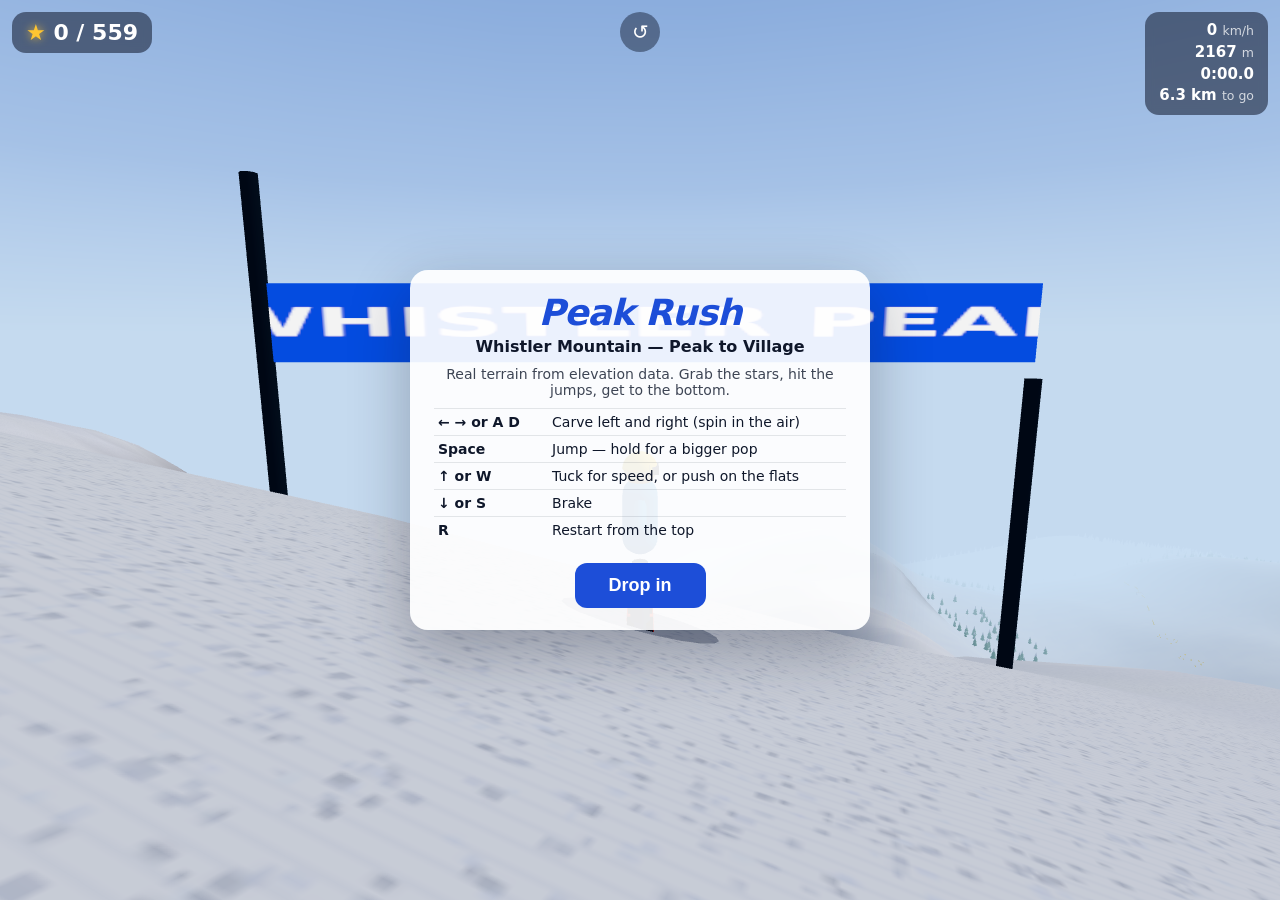
==== snowboard/index.html @ 18836bf9 "Add Peak Rush: snowboarding game on real Whistler terrain Real elevation data (Terrarium tiles) beco" ====
<!doctype html>
<html lang="en">
<head>
  <meta charset="utf-8">
  <meta name="viewport" content="width=device-width, initial-scale=1, maximum-scale=1, user-scalable=no">
  <title>Peak Rush</title>
  <meta name="description" content="A snowboarding game on real mountains. Collect stars and hit jumps from Whistler Peak to the Village.">
  <link rel="stylesheet" href="css/game.css">
</head>
<body>
  <canvas id="game"></canvas>

  <div class="hud" aria-live="off">
    <div class="pill stars"><span class="star-icon">★</span> <span id="stars">0 / 0</span></div>
    <div class="pill right">
      <div><span id="speed">0</span> <small>km/h</small></div>
      <div><span id="elev">0</span> <small>m</small></div>
      <div><span id="clock">0:00.0</span></div>
      <div><span id="togo">–</span> <small>to go</small></div>
    </div>
    <div class="charge"><div id="charge"></div></div>
    <button id="restart" class="restart" title="Restart (R)">↺</button>
  </div>

  <div id="toast" class="toast"></div>

  <div class="touch" aria-hidden="true">
    <div class="pad left-pad">
      <button data-touch="left">◀</button>
      <button data-touch="right">▶</button>
    </div>
    <div class="pad right-pad">
      <button data-touch="tuck" class="small">Tuck</button>
      <button data-touch="brake" class="small">Brake</button>
      <button data-touch="jump" class="jump">Jump</button>
    </div>
  </div>

  <div id="intro" class="panel">
    <h1>Peak Rush</h1>
    <p id="course-name" class="sub">Loading…</p>
    <p class="note">Real terrain from elevation data. Grab the stars, hit the jumps, get to the bottom.</p>
    <table class="keys">
      <tr><td>← → or A D</td><td>Carve left and right (spin in the air)</td></tr>
      <tr><td>Space</td><td>Jump — hold for a bigger pop</td></tr>
      <tr><td>↑ or W</td><td>Tuck for speed, or push on the flats</td></tr>
      <tr><td>↓ or S</td><td>Brake</td></tr>
      <tr><td>R</td><td>Restart from the top</td></tr>
    </table>
    <p id="loading" class="note">Building the mountain…</p>
    <button id="drop" class="go" disabled>Drop in</button>
  </div>

  <div id="finish" class="panel" hidden>
    <h1>Made it!</h1>
    <p class="big">Time <strong id="f-time"></strong></p>
    <p class="big">Stars <strong id="f-stars"></strong></p>
    <button id="again" class="go">Ride again</button>
  </div>

  <script type="module" src="js/main.js"></script>
</body>
</html>
---- snowboard/css/game.css ----
:root {
  --ink: #0f172a;
  --panel: rgba(255, 255, 255, 0.92);
  --gold: #ffc531;
  --accent: #1d4ed8;
  --font: system-ui, -apple-system, "Segoe UI", Roboto, sans-serif;
}

* { box-sizing: border-box; }
html, body { margin: 0; height: 100%; overflow: hidden; background: #c9def2; font-family: var(--font); color: var(--ink); }
canvas#game { position: fixed; inset: 0; width: 100%; height: 100%; display: block; touch-action: none; }

.hud { position: fixed; inset: 0; pointer-events: none; }
.pill {
  position: absolute; top: 12px; padding: 8px 14px; border-radius: 14px;
  background: rgba(15, 23, 42, 0.55); color: #fff; font-weight: 700;
  font-variant-numeric: tabular-nums; backdrop-filter: blur(4px);
}
.pill small { font-weight: 500; opacity: 0.75; }
.stars { left: 12px; font-size: 22px; }
.star-icon { color: var(--gold); text-shadow: 0 0 8px rgba(255, 197, 49, 0.8); }
.pill.right { right: 12px; text-align: right; font-size: 15px; line-height: 1.45; min-width: 110px; }
.restart {
  position: absolute; top: 12px; left: 50%; transform: translateX(-50%);
  pointer-events: auto; border: 0; border-radius: 50%; width: 40px; height: 40px;
  background: rgba(15, 23, 42, 0.45); color: #fff; font-size: 20px; cursor: pointer;
}
.charge {
  position: absolute; left: 50%; bottom: 22%; width: 120px; height: 6px; margin-left: -60px;
  background: rgba(15, 23, 42, 0.25); border-radius: 3px; overflow: hidden; opacity: 0;
}
.charge > div { height: 100%; background: var(--gold); transform-origin: left; transform: scaleX(0); }

.toast {
  position: fixed; left: 50%; top: 28%; transform: translate(-50%, -50%);
  font-size: 44px; font-weight: 900; color: #fff; letter-spacing: 1px;
  text-shadow: 0 3px 0 var(--accent), 0 0 20px rgba(29, 78, 216, 0.6);
  opacity: 0; pointer-events: none;
}
.toast.show { animation: pop 1.1s ease-out; }
@keyframes pop {
  0% { opacity: 0; transform: translate(-50%, -50%) scale(0.6); }
  15% { opacity: 1; transform: translate(-50%, -50%) scale(1.1); }
  70% { opacity: 1; transform: translate(-50%, -60%) scale(1); }
  100% { opacity: 0; transform: translate(-50%, -75%) scale(1); }
}

.panel {
  position: fixed; left: 50%; top: 50%; transform: translate(-50%, -50%);
  width: min(460px, calc(100% - 32px)); max-height: calc(100% - 32px); overflow: auto;
  background: var(--panel); border-radius: 18px; padding: 22px 24px;
  box-shadow: 0 20px 60px rgba(15, 23, 42, 0.3); text-align: center;
}
.panel[hidden] { display: none; }
.panel h1 { margin: 0; font-size: 36px; font-weight: 900; font-style: italic; color: var(--accent); letter-spacing: -1px; }
.sub { margin: 4px 0 10px; font-weight: 700; }
.note { margin: 8px 0; font-size: 14px; opacity: 0.8; }
.big { font-size: 20px; margin: 8px 0; }
.keys { width: 100%; border-collapse: collapse; font-size: 14px; text-align: left; margin: 10px 0; }
.keys td { padding: 5px 4px; border-top: 1px solid rgba(15, 23, 42, 0.1); }
.keys td:first-child { font-weight: 700; white-space: nowrap; padding-right: 12px; }
.go {
  margin-top: 10px; border: 0; border-radius: 12px; padding: 12px 34px;
  font-size: 18px; font-weight: 800; color: #fff; background: var(--accent); cursor: pointer;
}
.go:disabled { opacity: 0.5; cursor: wait; }

/* On-screen buttons, only on touch screens */
.touch { display: none; }
@media (pointer: coarse) {
  .touch { display: block; }
  .keys { display: none; }
  .touch .pad { position: fixed; bottom: 18px; display: flex; gap: 12px; align-items: flex-end; }
  .left-pad { left: 16px; }
  .right-pad { right: 16px; }
  .touch button {
    width: 76px; height: 76px; border-radius: 50%; border: 2px solid rgba(255, 255, 255, 0.7);
    background: rgba(15, 23, 42, 0.35); color: #fff; font-size: 26px; font-weight: 800;
    touch-action: none; user-select: none; -webkit-user-select: none;
  }
  .touch button.small { width: 58px; height: 58px; font-size: 12px; }
  .touch button.jump { width: 88px; height: 88px; font-size: 17px; background: rgba(29, 78, 216, 0.55); }
  .touch button.down { background: rgba(255, 197, 49, 0.75); color: var(--ink); }
  .charge { bottom: 40px; }
}
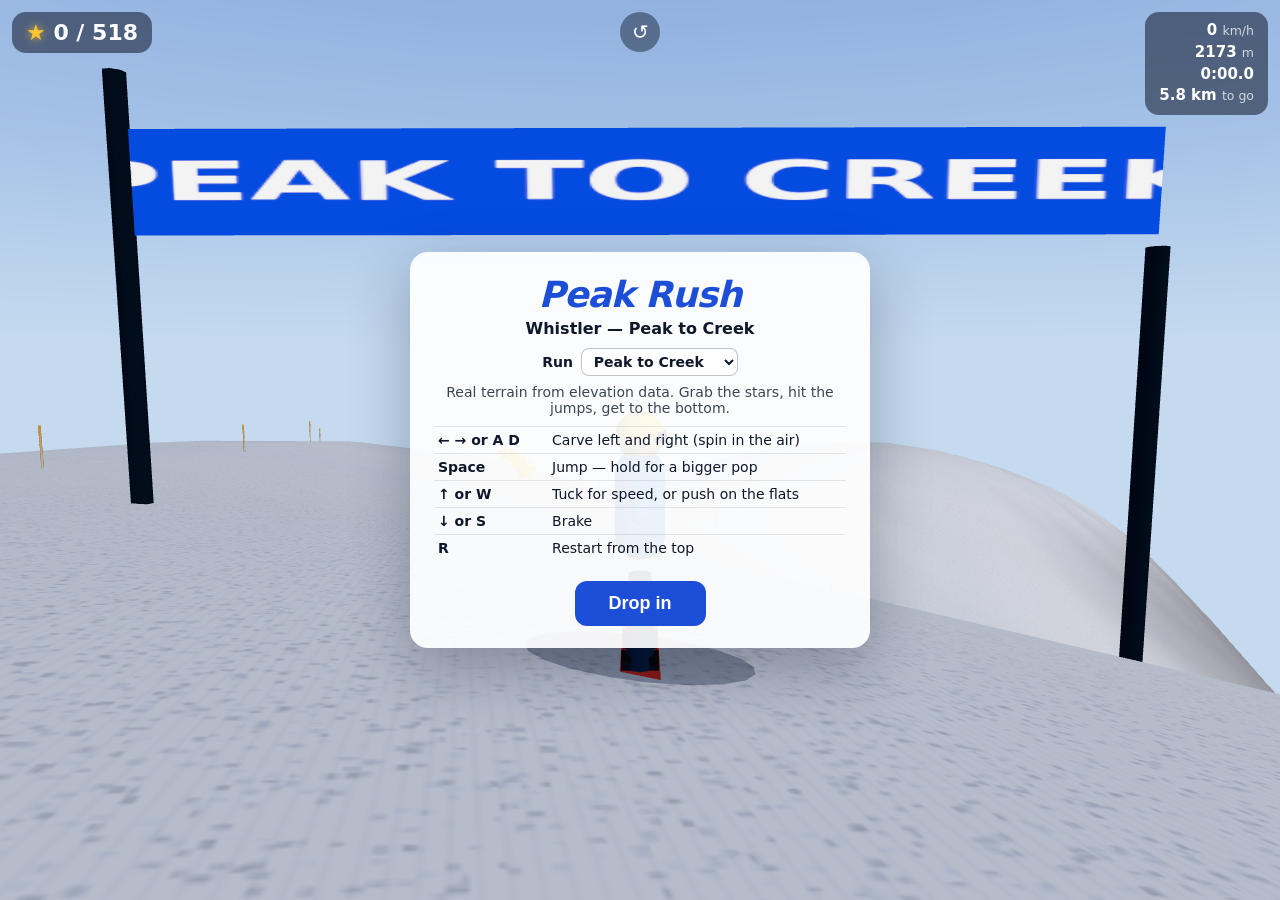
==== commit a5f3420c: "Add Peak to Creek course; narrower camera lens and tighter run - Course builder takes guide points a" ====
--- a/snowboard/index.html
+++ b/snowboard/index.html
@@ -39,6 +39,12 @@
   <div id="intro" class="panel">
     <h1>Peak Rush</h1>
     <p id="course-name" class="sub">Loading…</p>
+    <label class="pick">Run
+      <select id="course-pick">
+        <option value="peak-to-creek">Peak to Creek</option>
+        <option value="whistler">Peak to Village</option>
+      </select>
+    </label>
     <p class="note">Real terrain from elevation data. Grab the stars, hit the jumps, get to the bottom.</p>
     <table class="keys">
       <tr><td>← → or A D</td><td>Carve left and right (spin in the air)</td></tr>
--- a/snowboard/css/game.css
+++ b/snowboard/css/game.css
@@ -54,6 +54,8 @@
 .panel[hidden] { display: none; }
 .panel h1 { margin: 0; font-size: 36px; font-weight: 900; font-style: italic; color: var(--accent); letter-spacing: -1px; }
 .sub { margin: 4px 0 10px; font-weight: 700; }
+.pick { display: inline-flex; gap: 8px; align-items: center; font-size: 14px; font-weight: 600; }
+.pick select { font: inherit; padding: 4px 8px; border-radius: 8px; border: 1px solid rgba(15, 23, 42, 0.25); background: #fff; color: var(--ink); }
 .note { margin: 8px 0; font-size: 14px; opacity: 0.8; }
 .big { font-size: 20px; margin: 8px 0; }
 .keys { width: 100%; border-collapse: collapse; font-size: 14px; text-align: left; margin: 10px 0; }
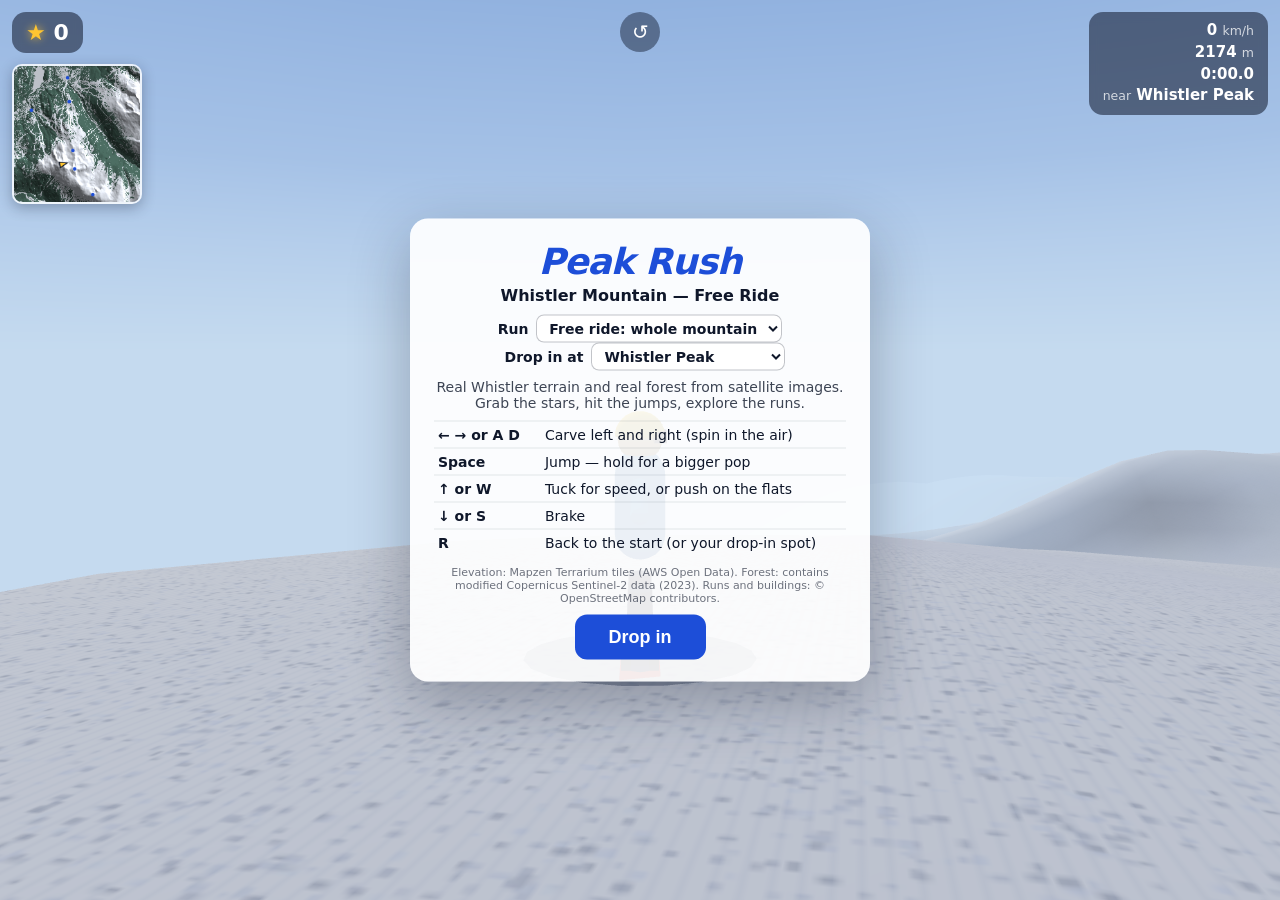
==== commit 0cef2a3a: "All of Whistler Mountain, real forest from satellite, free ride mode - Map now covers the whole moun" ====
--- a/snowboard/index.html
+++ b/snowboard/index.html
@@ -16,8 +16,9 @@
       <div><span id="speed">0</span> <small>km/h</small></div>
       <div><span id="elev">0</span> <small>m</small></div>
       <div><span id="clock">0:00.0</span></div>
-      <div><span id="togo">–</span> <small>to go</small></div>
+      <div><small id="togo-pre"></small> <span id="togo">–</span> <small id="togo-label">to go</small></div>
     </div>
+    <canvas id="minimap" class="minimap" aria-label="Map of the mountain"></canvas>
     <div class="charge"><div id="charge"></div></div>
     <button id="restart" class="restart" title="Restart (R)">↺</button>
   </div>
@@ -41,19 +42,24 @@
     <p id="course-name" class="sub">Loading…</p>
     <label class="pick">Run
       <select id="course-pick">
+        <option value="freeride">Free ride: whole mountain</option>
         <option value="peak-to-creek">Peak to Creek</option>
         <option value="whistler">Peak to Village</option>
       </select>
     </label>
-    <p class="note">Real terrain from elevation data. Grab the stars, hit the jumps, get to the bottom.</p>
+    <label id="spawn-row" class="pick" hidden>Drop in at
+      <select id="spawn-pick"></select>
+    </label>
+    <p class="note">Real Whistler terrain and real forest from satellite images. Grab the stars, hit the jumps, explore the runs.</p>
     <table class="keys">
       <tr><td>← → or A D</td><td>Carve left and right (spin in the air)</td></tr>
       <tr><td>Space</td><td>Jump — hold for a bigger pop</td></tr>
       <tr><td>↑ or W</td><td>Tuck for speed, or push on the flats</td></tr>
       <tr><td>↓ or S</td><td>Brake</td></tr>
-      <tr><td>R</td><td>Restart from the top</td></tr>
+      <tr><td>R</td><td>Back to the start (or your drop-in spot)</td></tr>
     </table>
     <p id="loading" class="note">Building the mountain…</p>
+    <p class="credits">Elevation: Mapzen Terrarium tiles (AWS Open Data). Forest: contains modified Copernicus Sentinel-2 data (2023). Runs and buildings: © OpenStreetMap contributors.</p>
     <button id="drop" class="go" disabled>Drop in</button>
   </div>
 
--- a/snowboard/css/game.css
+++ b/snowboard/css/game.css
@@ -25,6 +25,12 @@
   pointer-events: auto; border: 0; border-radius: 50%; width: 40px; height: 40px;
   background: rgba(15, 23, 42, 0.45); color: #fff; font-size: 20px; cursor: pointer;
 }
+.minimap {
+  position: absolute; left: 12px; top: 64px; width: 130px; height: auto;
+  border-radius: 10px; border: 2px solid rgba(255, 255, 255, 0.8);
+  box-shadow: 0 4px 14px rgba(15, 23, 42, 0.3); image-rendering: auto;
+}
+.panel .pick + .pick { margin-left: 10px; }
 .charge {
   position: absolute; left: 50%; bottom: 22%; width: 120px; height: 6px; margin-left: -60px;
   background: rgba(15, 23, 42, 0.25); border-radius: 3px; overflow: hidden; opacity: 0;
@@ -57,6 +63,7 @@
 .pick { display: inline-flex; gap: 8px; align-items: center; font-size: 14px; font-weight: 600; }
 .pick select { font: inherit; padding: 4px 8px; border-radius: 8px; border: 1px solid rgba(15, 23, 42, 0.25); background: #fff; color: var(--ink); }
 .note { margin: 8px 0; font-size: 14px; opacity: 0.8; }
+.credits { margin: 10px 0 0; font-size: 11px; opacity: 0.6; }
 .big { font-size: 20px; margin: 8px 0; }
 .keys { width: 100%; border-collapse: collapse; font-size: 14px; text-align: left; margin: 10px 0; }
 .keys td { padding: 5px 4px; border-top: 1px solid rgba(15, 23, 42, 0.1); }
@@ -84,4 +91,5 @@
   .touch button.jump { width: 88px; height: 88px; font-size: 17px; background: rgba(29, 78, 216, 0.55); }
   .touch button.down { background: rgba(255, 197, 49, 0.75); color: var(--ink); }
   .charge { bottom: 40px; }
+  .minimap { width: 96px; }
 }
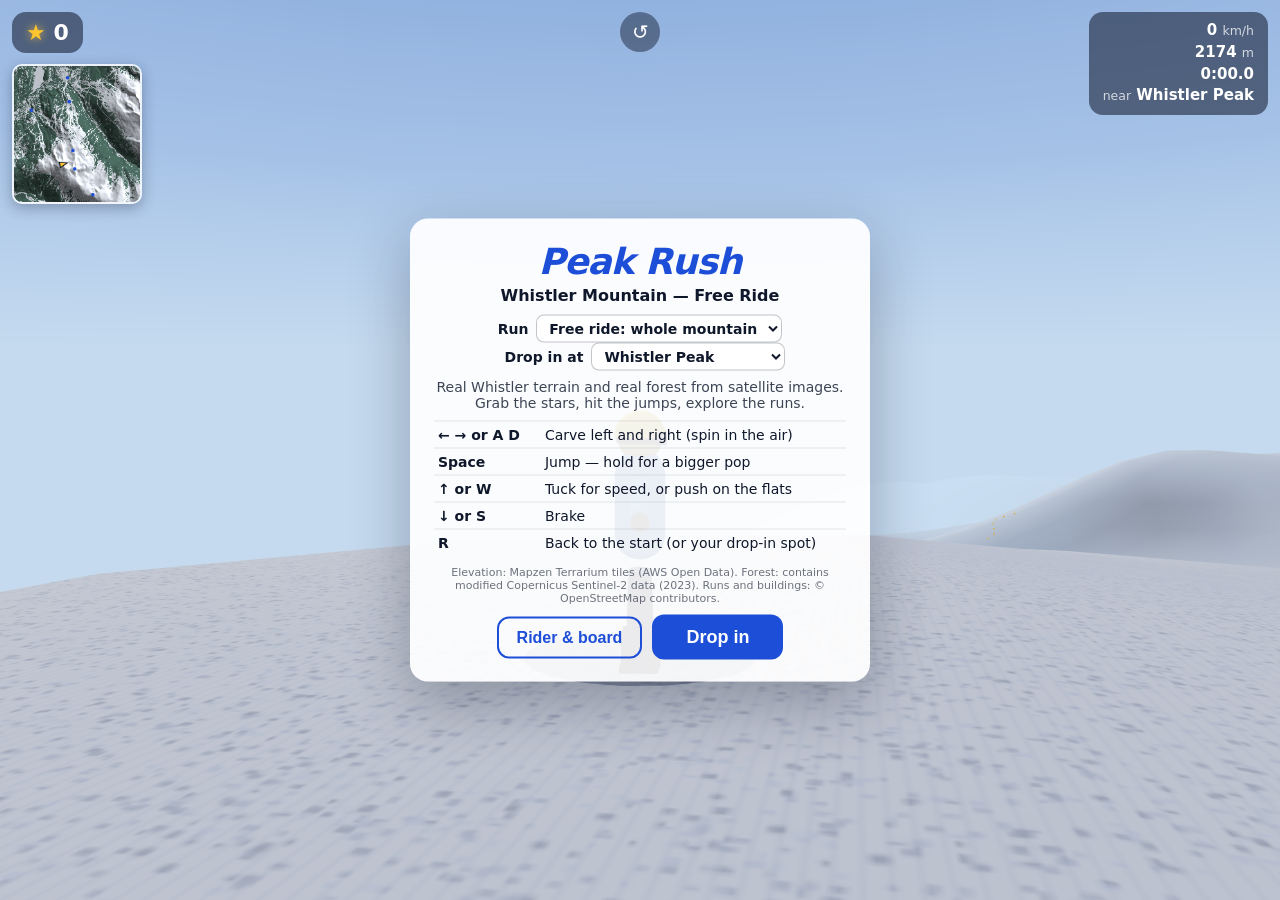
==== commit 70125890: "Rider and board customization; keep course stars visible - Locker on the start screen: jacket, pants" ====
--- a/snowboard/index.html
+++ b/snowboard/index.html
@@ -60,7 +60,16 @@
     </table>
     <p id="loading" class="note">Building the mountain…</p>
     <p class="credits">Elevation: Mapzen Terrarium tiles (AWS Open Data). Forest: contains modified Copernicus Sentinel-2 data (2023). Runs and buildings: © OpenStreetMap contributors.</p>
-    <button id="drop" class="go" disabled>Drop in</button>
+    <div class="intro-actions">
+      <button id="locker-open" class="ghost">Rider &amp; board</button>
+      <button id="drop" class="go" disabled>Drop in</button>
+    </div>
+  </div>
+
+  <div id="locker" class="panel locker" hidden>
+    <h2>Rider &amp; board</h2>
+    <div id="locker-body"></div>
+    <button id="locker-done" class="go">Done</button>
   </div>
 
   <div id="finish" class="panel" hidden>
--- a/snowboard/css/game.css
+++ b/snowboard/css/game.css
@@ -93,3 +93,48 @@
   .charge { bottom: 40px; }
   .minimap { width: 96px; }
 }
+
+/* Start screen buttons */
+.intro-actions { display: flex; gap: 10px; justify-content: center; flex-wrap: wrap; align-items: center; margin-top: 10px; }
+.intro-actions .go { margin-top: 0; }
+.ghost {
+  border: 2px solid var(--accent); background: transparent; color: var(--accent);
+  border-radius: 12px; padding: 10px 18px; font-size: 16px; font-weight: 800; cursor: pointer;
+}
+
+/* Locker: choose clothes and board. Sits on the left so the rider shows on the right. */
+.panel.locker {
+  left: max(16px, env(safe-area-inset-left, 0px)); transform: translateY(-50%);
+  width: min(400px, calc(55% - 16px)); text-align: left; padding: 16px 18px;
+}
+.locker h2 { margin: 0 0 6px; font-size: 22px; font-weight: 900; font-style: italic; color: var(--accent); }
+.locker .row { margin: 10px 0; }
+.locker .label { font-size: 12px; font-weight: 800; text-transform: uppercase; letter-spacing: 0.06em; opacity: 0.7; margin-bottom: 5px; }
+.swatches { display: flex; flex-wrap: wrap; gap: 6px; }
+.swatch {
+  width: 30px; height: 30px; border-radius: 50%; border: 2px solid rgba(15, 23, 42, 0.2);
+  cursor: pointer; padding: 0;
+}
+.swatch[aria-pressed="true"] { outline: 3px solid var(--accent); outline-offset: 2px; }
+.chips { display: flex; flex-wrap: wrap; gap: 6px; }
+.chip {
+  border: 2px solid rgba(15, 23, 42, 0.18); background: #fff; color: var(--ink);
+  border-radius: 999px; padding: 6px 12px; font-size: 14px; font-weight: 700; cursor: pointer;
+}
+.chip[aria-pressed="true"] { border-color: var(--accent); background: var(--accent); color: #fff; }
+.boards { display: grid; gap: 6px; }
+.boardcard {
+  text-align: left; border: 2px solid rgba(15, 23, 42, 0.15); background: #fff; color: var(--ink);
+  border-radius: 12px; padding: 8px 10px; cursor: pointer; font: inherit;
+}
+.boardcard[aria-pressed="true"] { border-color: var(--accent); box-shadow: 0 0 0 2px var(--accent) inset; }
+.boardcard strong { display: block; font-size: 15px; }
+.boardcard span { font-size: 12px; opacity: 0.75; }
+.stats { display: grid; grid-template-columns: auto 1fr; gap: 2px 8px; margin-top: 5px; font-size: 11px; align-items: center; }
+.stats i { display: block; height: 5px; border-radius: 3px; background: rgba(15, 23, 42, 0.12); position: relative; overflow: hidden; }
+.stats i b { position: absolute; inset: 0 auto 0 0; background: var(--accent); border-radius: 3px; }
+.swatch:focus-visible, .chip:focus-visible, .boardcard:focus-visible, .ghost:focus-visible, .go:focus-visible { outline: 3px solid var(--gold); outline-offset: 2px; }
+@media (max-width: 560px) {
+  .panel.locker { width: calc(100% - 32px); max-height: 55%; top: auto; bottom: 12px; transform: none; }
+}
+body.in-locker .touch, body.in-locker .minimap, body.in-locker .hud .pill.stars { display: none; }
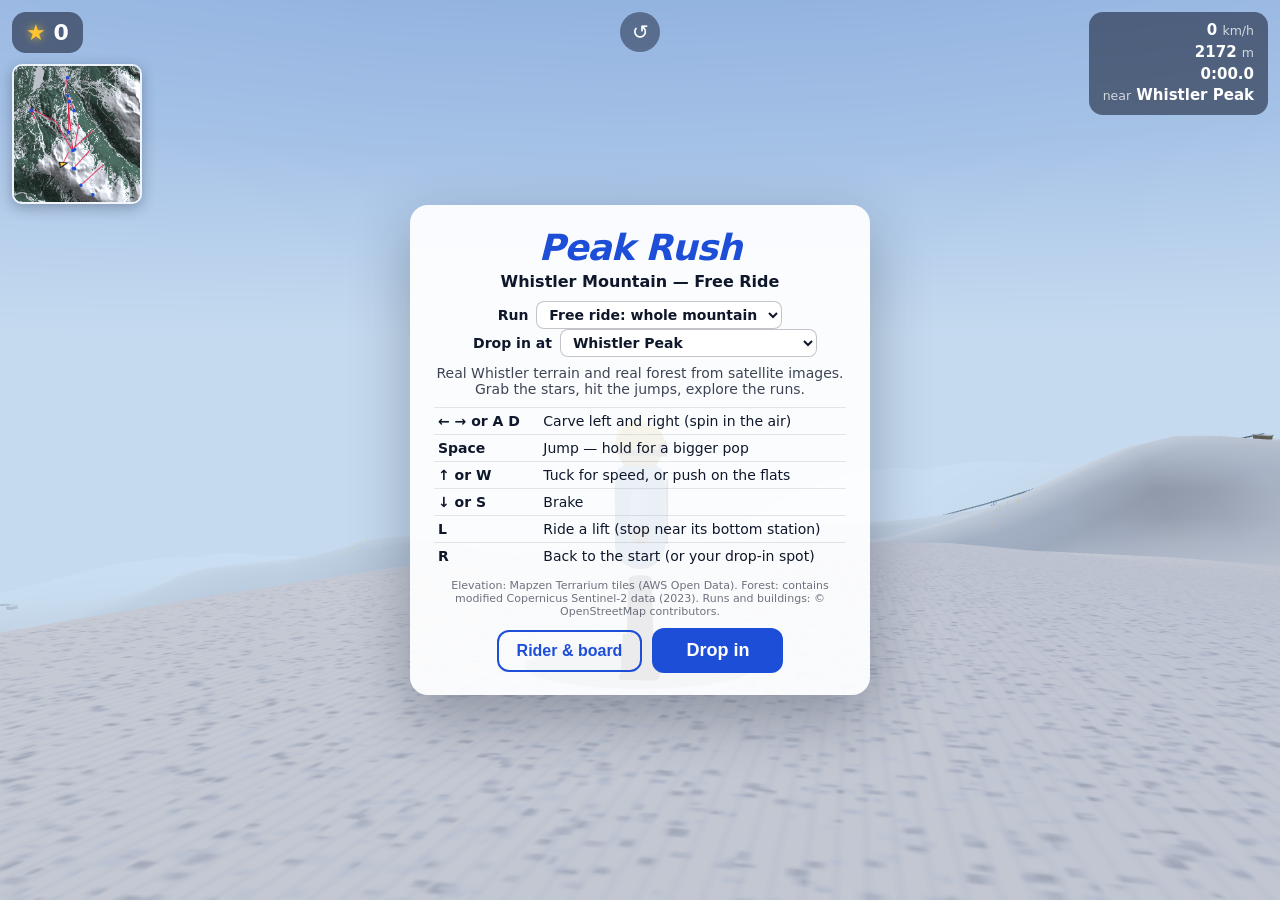
==== commit d1d92732: "Add 12 real lifts you can ride; hoodie and face mask - Lift lines read from new CalTopo screenshots," ====
--- a/snowboard/index.html
+++ b/snowboard/index.html
@@ -18,6 +18,7 @@
       <div><span id="clock">0:00.0</span></div>
       <div><small id="togo-pre"></small> <span id="togo">–</span> <small id="togo-label">to go</small></div>
     </div>
+    <button id="lift-prompt" class="lift-prompt" hidden>Ride <strong id="lift-name"></strong> <small>(L)</small></button>
     <canvas id="minimap" class="minimap" aria-label="Map of the mountain"></canvas>
     <div class="charge"><div id="charge"></div></div>
     <button id="restart" class="restart" title="Restart (R)">↺</button>
@@ -56,6 +57,7 @@
       <tr><td>Space</td><td>Jump — hold for a bigger pop</td></tr>
       <tr><td>↑ or W</td><td>Tuck for speed, or push on the flats</td></tr>
       <tr><td>↓ or S</td><td>Brake</td></tr>
+      <tr><td>L</td><td>Ride a lift (stop near its bottom station)</td></tr>
       <tr><td>R</td><td>Back to the start (or your drop-in spot)</td></tr>
     </table>
     <p id="loading" class="note">Building the mountain…</p>
--- a/snowboard/css/game.css
+++ b/snowboard/css/game.css
@@ -138,3 +138,10 @@
   .panel.locker { width: calc(100% - 32px); max-height: 55%; top: auto; bottom: 12px; transform: none; }
 }
 body.in-locker .touch, body.in-locker .minimap, body.in-locker .hud .pill.stars { display: none; }
+.lift-prompt {
+  position: absolute; left: 50%; bottom: 30%; transform: translateX(-50%); pointer-events: auto;
+  border: 0; border-radius: 999px; padding: 12px 20px; font: inherit; font-size: 16px; font-weight: 700;
+  background: #e11d48; color: #fff; box-shadow: 0 6px 18px rgba(15, 23, 42, 0.35); cursor: pointer;
+}
+.lift-prompt small { opacity: 0.75; font-weight: 500; }
+@media (pointer: coarse) { .lift-prompt small { display: none; } .lift-prompt { bottom: 140px; } }
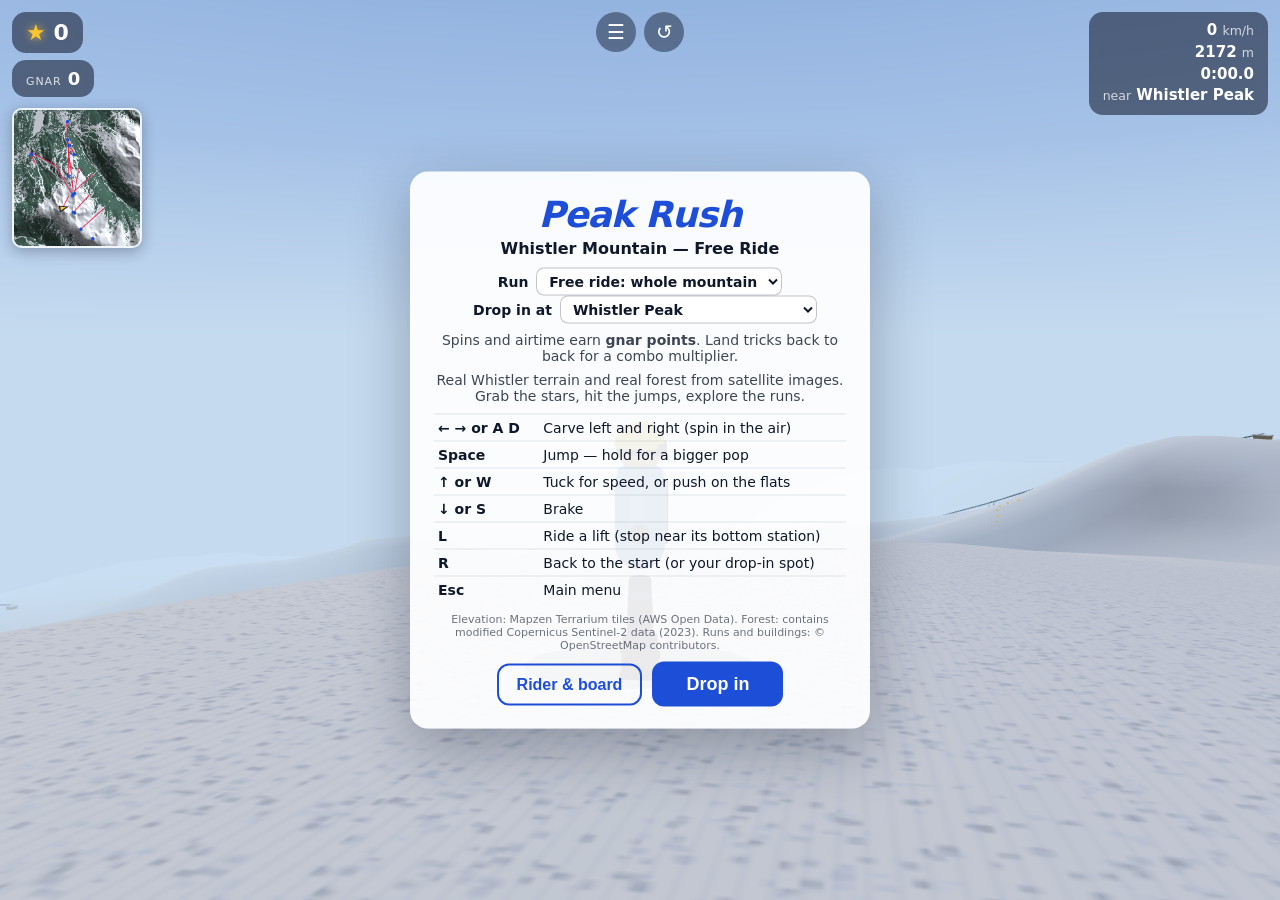
==== commit 5a0c9b97: "Gnar points, main menu, seated chair rides, gondola ends at Roundhouse - Gnar points for airtime and" ====
--- a/snowboard/index.html
+++ b/snowboard/index.html
@@ -12,16 +12,21 @@
 
   <div class="hud" aria-live="off">
     <div class="pill stars"><span class="star-icon">★</span> <span id="stars">0 / 0</span></div>
+    <div class="pill gnar"><small>GNAR</small> <span id="gnar">0</span> <small id="combo"></small></div>
     <div class="pill right">
       <div><span id="speed">0</span> <small>km/h</small></div>
       <div><span id="elev">0</span> <small>m</small></div>
       <div><span id="clock">0:00.0</span></div>
       <div><small id="togo-pre"></small> <span id="togo">–</span> <small id="togo-label">to go</small></div>
     </div>
+    <button id="lift-skip" class="lift-prompt skip" hidden>Skip to top ⏩ <small>(Space)</small></button>
     <button id="lift-prompt" class="lift-prompt" hidden>Ride <strong id="lift-name"></strong> <small>(L)</small></button>
     <canvas id="minimap" class="minimap" aria-label="Map of the mountain"></canvas>
     <div class="charge"><div id="charge"></div></div>
-    <button id="restart" class="restart" title="Restart (R)">↺</button>
+    <div class="topbtns">
+      <button id="menu" class="roundbtn" title="Main menu (Esc)" aria-label="Main menu">☰</button>
+      <button id="restart" class="roundbtn" title="Restart (R)" aria-label="Restart">↺</button>
+    </div>
   </div>
 
   <div id="toast" class="toast"></div>
@@ -51,6 +56,7 @@
     <label id="spawn-row" class="pick" hidden>Drop in at
       <select id="spawn-pick"></select>
     </label>
+    <p class="note">Spins and airtime earn <strong>gnar points</strong>. Land tricks back to back for a combo multiplier.</p>
     <p class="note">Real Whistler terrain and real forest from satellite images. Grab the stars, hit the jumps, explore the runs.</p>
     <table class="keys">
       <tr><td>← → or A D</td><td>Carve left and right (spin in the air)</td></tr>
@@ -59,11 +65,13 @@
       <tr><td>↓ or S</td><td>Brake</td></tr>
       <tr><td>L</td><td>Ride a lift (stop near its bottom station)</td></tr>
       <tr><td>R</td><td>Back to the start (or your drop-in spot)</td></tr>
+      <tr><td>Esc</td><td>Main menu</td></tr>
     </table>
     <p id="loading" class="note">Building the mountain…</p>
     <p class="credits">Elevation: Mapzen Terrarium tiles (AWS Open Data). Forest: contains modified Copernicus Sentinel-2 data (2023). Runs and buildings: © OpenStreetMap contributors.</p>
     <div class="intro-actions">
       <button id="locker-open" class="ghost">Rider &amp; board</button>
+      <button id="resume" class="go" hidden>Resume</button>
       <button id="drop" class="go" disabled>Drop in</button>
     </div>
   </div>
@@ -78,7 +86,12 @@
     <h1>Made it!</h1>
     <p class="big">Time <strong id="f-time"></strong></p>
     <p class="big">Stars <strong id="f-stars"></strong></p>
-    <button id="again" class="go">Ride again</button>
+    <p class="big">Gnar points <strong id="f-gnar"></strong></p>
+    <p id="f-best" class="note"></p>
+    <div class="intro-actions">
+      <button id="f-menu" class="ghost">Main menu</button>
+      <button id="again" class="go">Ride again</button>
+    </div>
   </div>
 
   <script type="module" src="js/main.js"></script>
--- a/snowboard/css/game.css
+++ b/snowboard/css/game.css
@@ -20,11 +20,6 @@
 .stars { left: 12px; font-size: 22px; }
 .star-icon { color: var(--gold); text-shadow: 0 0 8px rgba(255, 197, 49, 0.8); }
 .pill.right { right: 12px; text-align: right; font-size: 15px; line-height: 1.45; min-width: 110px; }
-.restart {
-  position: absolute; top: 12px; left: 50%; transform: translateX(-50%);
-  pointer-events: auto; border: 0; border-radius: 50%; width: 40px; height: 40px;
-  background: rgba(15, 23, 42, 0.45); color: #fff; font-size: 20px; cursor: pointer;
-}
 .minimap {
   position: absolute; left: 12px; top: 64px; width: 130px; height: auto;
   border-radius: 10px; border: 2px solid rgba(255, 255, 255, 0.8);
@@ -145,3 +140,21 @@
 }
 .lift-prompt small { opacity: 0.75; font-weight: 500; }
 @media (pointer: coarse) { .lift-prompt small { display: none; } .lift-prompt { bottom: 140px; } }
+
+/* Top-centre buttons: main menu and restart */
+.topbtns { position: absolute; top: 12px; left: 50%; transform: translateX(-50%); display: flex; gap: 8px; }
+.roundbtn {
+  pointer-events: auto; border: 0; border-radius: 50%; width: 40px; height: 40px;
+  background: rgba(15, 23, 42, 0.45); color: #fff; font-size: 20px; cursor: pointer;
+}
+.roundbtn:focus-visible { outline: 3px solid var(--gold); outline-offset: 2px; }
+/* Gnar points under the star count */
+.pill.gnar { left: 12px; top: 60px; font-size: 18px; }
+.pill.gnar small { font-size: 11px; letter-spacing: 0.08em; opacity: 0.8; }
+.pill.gnar #combo { color: var(--gold); letter-spacing: 0; font-size: 13px; opacity: 1; }
+.minimap { top: 108px; }
+.toast .pts { display: block; font-size: 26px; color: var(--gold); text-shadow: 0 2px 0 #7a4a00; }
+.toast .what { display: block; font-size: 30px; }
+body.in-locker .pill.gnar { display: none; }
+.lift-prompt.skip { background: rgba(15, 23, 42, 0.6); bottom: 14%; }
+@media (pointer: coarse) { .lift-prompt.skip { bottom: 130px; } }
